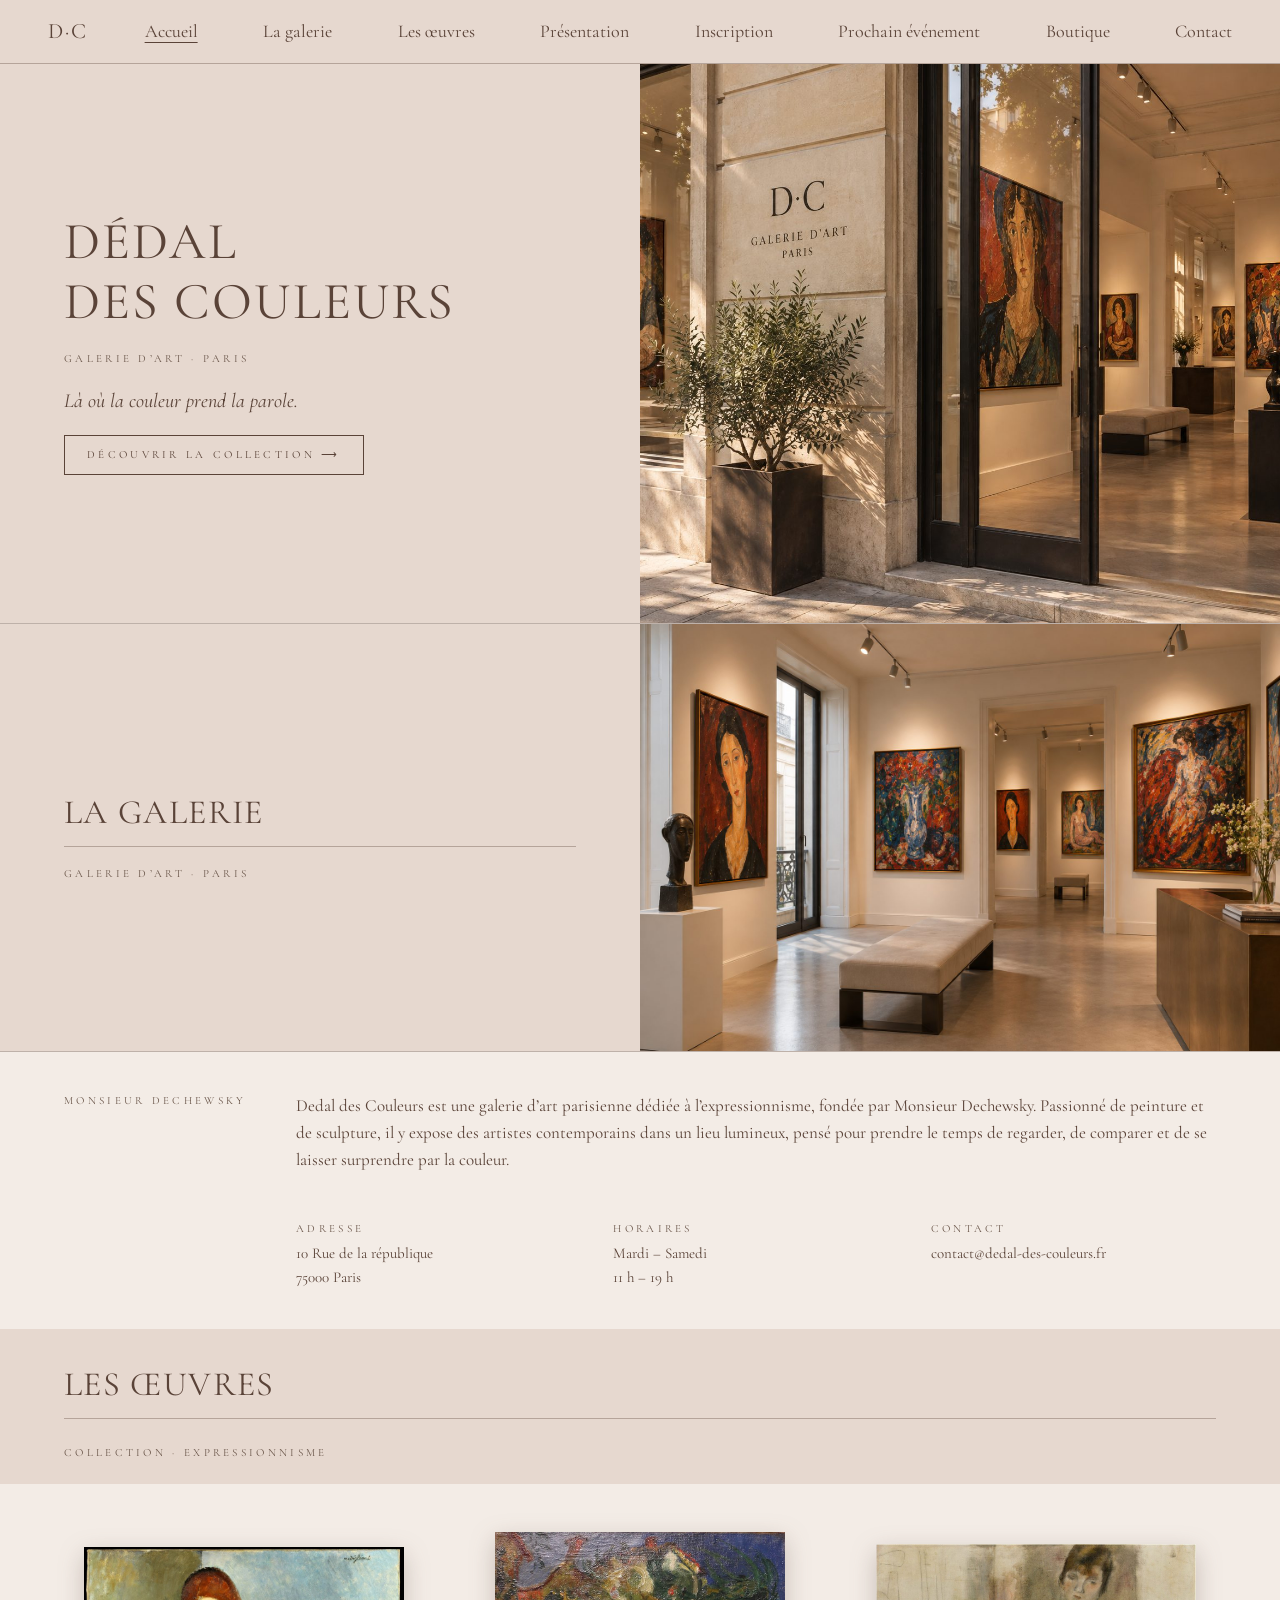
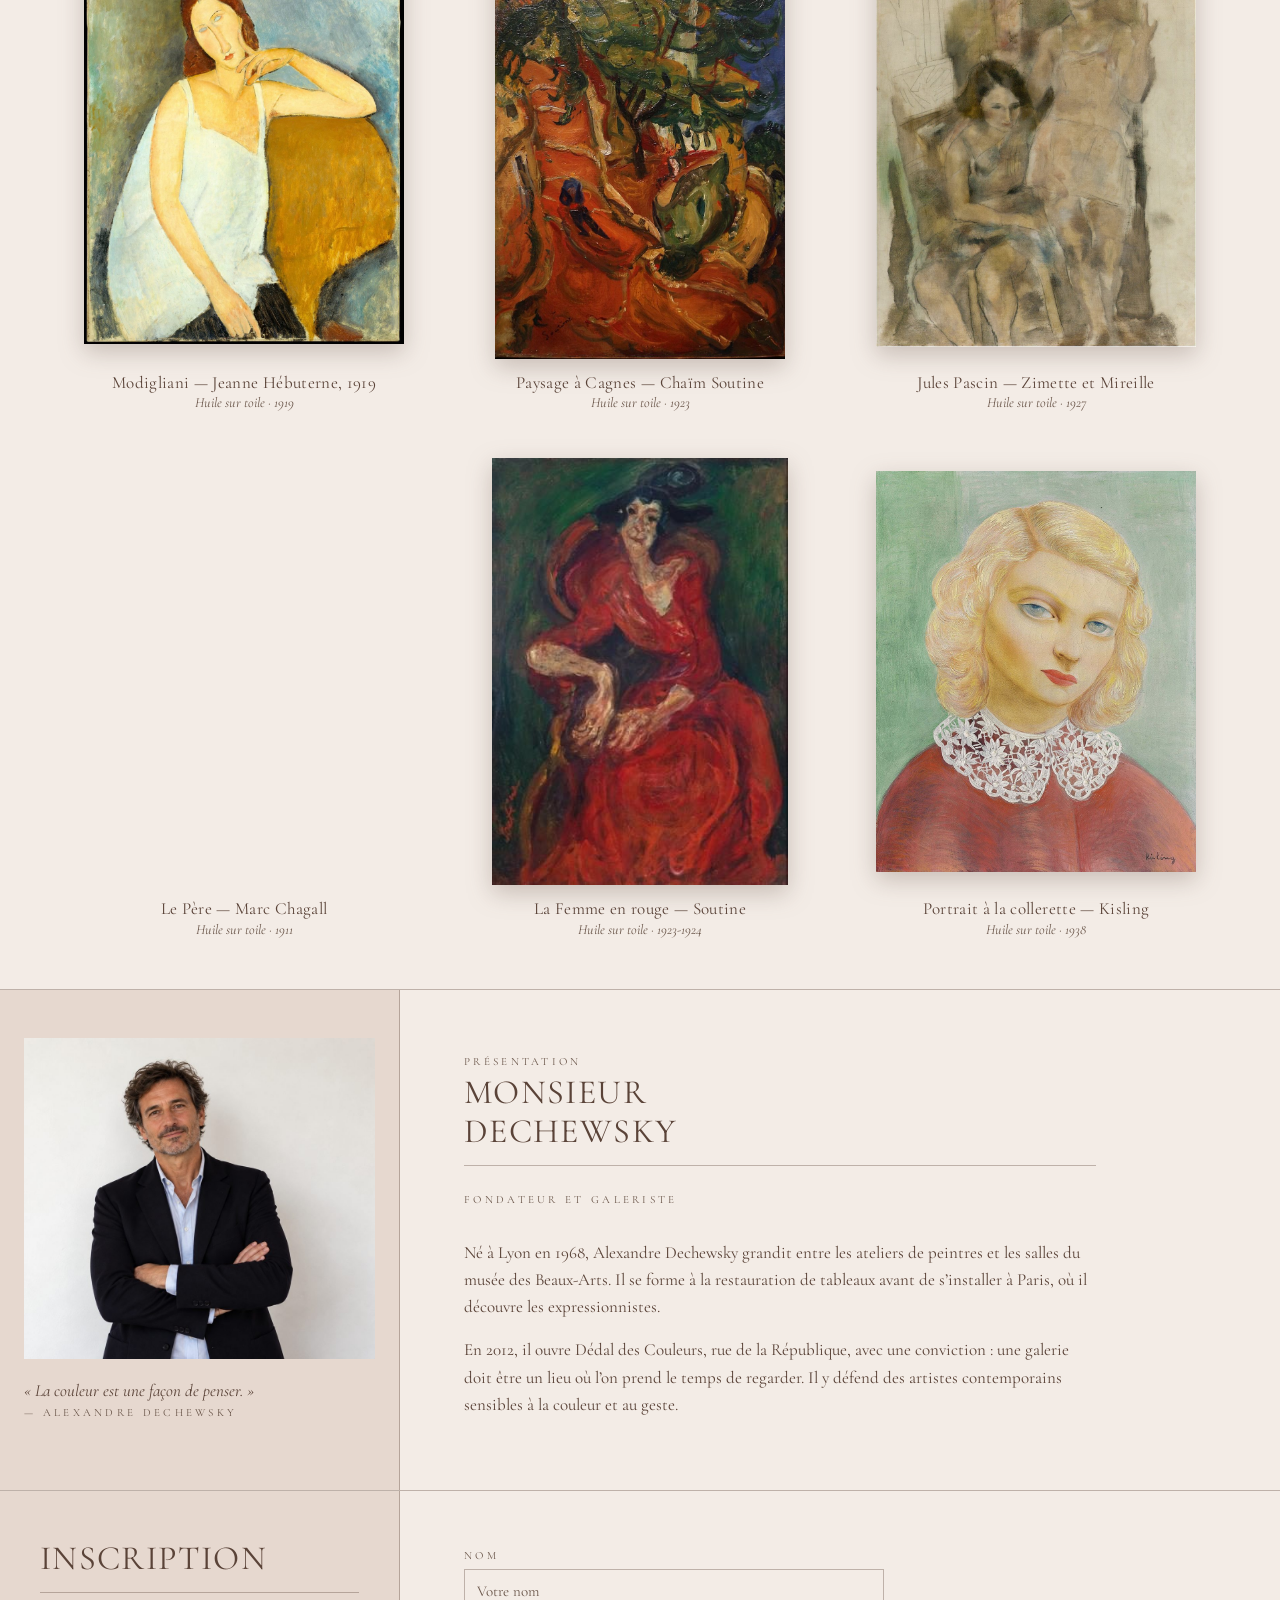
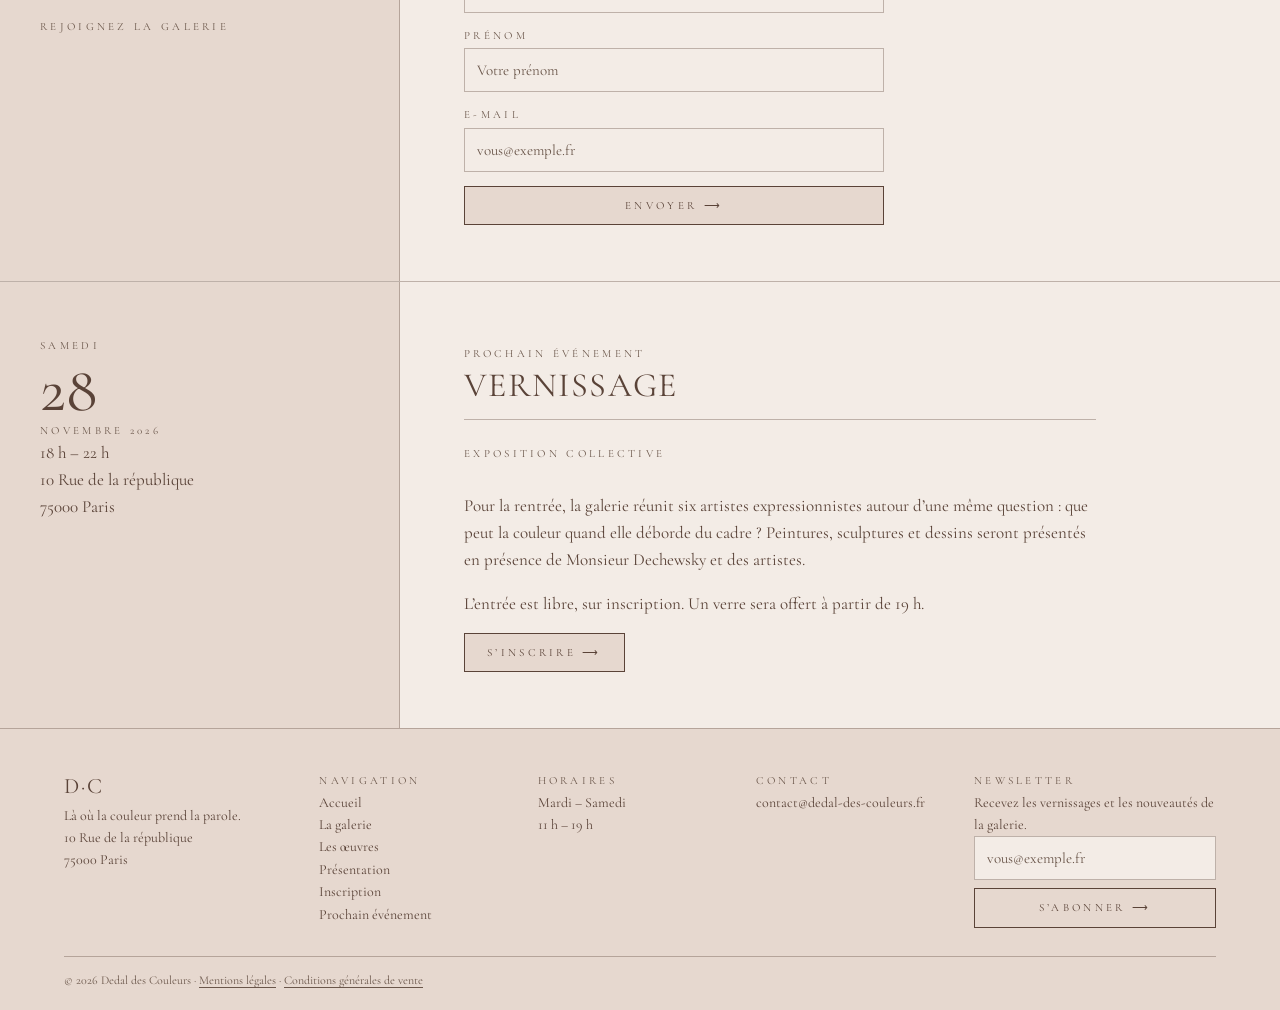
==== index.html @ 2163c84e "Add files via upload" ====
<!DOCTYPE html>
<html lang="fr">
<head>
<meta charset="UTF-8">
<meta name="viewport" content="width=device-width, initial-scale=1">
<title>Dédal des Couleurs — Galerie d’art expressionniste à Paris</title>
<meta name="description" content="Galerie d’art parisienne dédiée à l’expressionnisme : collection, vernissage du 28 novembre 2026 et œuvres originales à acquérir.">
<link rel="canonical" href="https://matlagg06.github.io/dedal-des-couleurs/index.html">
<meta property="og:type" content="website"><meta property="og:locale" content="fr_FR">
<meta property="og:title" content="Dédal des Couleurs — Galerie d’art expressionniste à Paris"><meta property="og:description" content="Galerie d’art parisienne dédiée à l’expressionnisme : collection, vernissage du 28 novembre 2026 et œuvres originales à acquérir."><meta property="og:url" content="https://matlagg06.github.io/dedal-des-couleurs/index.html">
<meta property="og:image" content="https://matlagg06.github.io/dedal-des-couleurs/images/facade-galerie.jpg">
<link rel="preconnect" href="https://fonts.googleapis.com">
<link href="https://fonts.googleapis.com/css2?family=Cormorant+Garamond:ital,wght@0,400;0,500;1,400&display=swap" rel="stylesheet">
<link rel="stylesheet" href="style.css">
<script type="application/ld+json">{"@context":"https://schema.org","@type":"ArtGallery","name":"Dedal des Couleurs","address":{"@type":"PostalAddress","streetAddress":"10 Rue de la république","postalCode":"75000","addressLocality":"Paris","addressCountry":"FR"},"openingHours":"Tu-Sa 11:00-19:00","email":"contact@dedal-des-couleurs.fr"}</script>
</head>
<body>
<header class="nav">
  <a class="logo" href="index.html" aria-label="Dédal des Couleurs — accueil">D·C</a>
  <input type="checkbox" id="menu" class="menu-toggle" aria-label="Ouvrir ou fermer le menu">
  <label for="menu" class="burger"><span></span></label>
  <nav aria-label="Navigation principale"><ul><li><a href="index.html" aria-current="page">Accueil</a></li><li><a href="index.html#galerie">La galerie</a></li><li><a href="index.html#oeuvres">Les œuvres</a></li><li><a href="index.html#presentation">Présentation</a></li><li><a href="index.html#inscription">Inscription</a></li><li><a href="index.html#evenement">Prochain événement</a></li><li><a href="boutique.html">Boutique</a></li><li><a href="contact.html">Contact</a></li></ul></nav>
</header>
<main>
<section class="hero" id="accueil">
  <div class="hero-texte">
    <h1>Dédal<br>des Couleurs</h1>
    <span class="label">Galerie d’art · Paris</span>
    <p>Là où la couleur prend la parole.</p>
    <a class="btn" href="#oeuvres">Découvrir la collection ⟶</a>
  </div>
  <img class="hero-img" src="images/facade-galerie.jpg" alt="Façade de la galerie D·C, galerie d’art à Paris" width="1536" height="1024" fetchpriority="high" decoding="async">
</section>

<section id="galerie">
  <div class="galerie">
    <div class="titre"><h2>La galerie</h2><hr class="filet"><span class="label">Galerie d’art · Paris</span></div>
    <img class="img" src="images/salle-galerie.jpg" alt="Salle de la galerie avec des œuvres expressionnistes accrochées aux murs" width="1536" height="1024" loading="lazy" decoding="async">
  </div>
  <div class="infos">
    <span class="label">Monsieur Dechewsky</span>
    <p>Dedal des Couleurs est une galerie d’art parisienne dédiée à l’expressionnisme, fondée par Monsieur Dechewsky. Passionné de peinture et de sculpture, il y expose des artistes contemporains dans un lieu lumineux, pensé pour prendre le temps de regarder, de comparer et de se laisser surprendre par la couleur.</p>
  </div>
  <div class="infos-cols">
    <div><span class="label">Adresse</span><p>10 Rue de la république<br>75000 Paris</p></div>
    <div><span class="label">Horaires</span><p>Mardi – Samedi<br>11 h – 19 h</p></div>
    <div><span class="label">Contact</span><p>contact@dedal-des-couleurs.fr</p></div>
  </div>
</section>

<section id="oeuvres">
  <div class="oeuvres"><h2>Les œuvres</h2><hr class="filet"><span class="label">Collection · Expressionnisme</span></div>
  <div class="grille"><article class="carte"><img class="toile" src="images/oeuvre-1-modigliani.jpg" alt="Modigliani, Jeanne Hébuterne, 1919" width="968" height="1200" loading="lazy" decoding="async"><h3>Modigliani — Jeanne Hébuterne, 1919</h3><p class="detail">Huile sur toile · 1919</p></article><article class="carte"><img class="toile" src="images/oeuvre-2-soutine-cagnes.jpg" alt="Chaïm Soutine, Paysage à Cagnes, 1923" width="817" height="1200" loading="lazy" decoding="async"><h3>Paysage à Cagnes — Chaïm Soutine</h3><p class="detail">Huile sur toile · 1923</p></article><article class="carte"><img class="toile" src="images/oeuvre-3-pascin.jpg" alt="Jules Pascin, Zimette et Mireille, 1927" width="952" height="1200" loading="lazy" decoding="async"><h3>Jules Pascin — Zimette et Mireille</h3><p class="detail">Huile sur toile · 1927</p></article><article class="carte"><img class="toile" src="images/oeuvre-4-chagall.jpg" alt="Marc Chagall, Le Père, 1911" width="462" height="800" loading="lazy" decoding="async"><h3>Le Père — Marc Chagall</h3><p class="detail">Huile sur toile · 1911</p></article><article class="carte"><img class="toile" src="images/oeuvre-5-soutine-rouge.jpg" alt="Chaïm Soutine, La Femme en rouge, 1923-1924" width="346" height="500" loading="lazy" decoding="async"><h3>La Femme en rouge — Soutine</h3><p class="detail">Huile sur toile · 1923-1924</p></article><article class="carte"><img class="toile" src="images/oeuvre-6-kisling.jpg" alt="Moïse Kisling, Portrait à la collerette, 1938" width="958" height="1200" loading="lazy" decoding="async"><h3>Portrait à la collerette — Kisling</h3><p class="detail">Huile sur toile · 1938</p></article></div>
</section>

<section class="split split-presentation" id="presentation">
  <div class="gauche">
    <img class="portrait" src="images/dechewsky.jpg" alt="Portrait de Monsieur Dechewsky, fondateur de la galerie" width="900" height="822" loading="lazy" decoding="async">
    <p class="citation">« La couleur est une façon de penser. »</p>
    <p class="label">— Alexandre Dechewsky</p>
  </div>
  <div class="droite">
    <span class="label">Présentation</span>
    <h2>Monsieur<br>Dechewsky</h2><hr class="filet">
    <span class="label">Fondateur et galeriste</span><br><br>
    <p>Né à Lyon en 1968, Alexandre Dechewsky grandit entre les ateliers de peintres et les salles du musée des Beaux-Arts. Il se forme à la restauration de tableaux avant de s’installer à Paris, où il découvre les expressionnistes.</p>
    <p>En 2012, il ouvre Dédal des Couleurs, rue de la République, avec une conviction : une galerie doit être un lieu où l’on prend le temps de regarder. Il y défend des artistes contemporains sensibles à la couleur et au geste.</p>
  </div>
</section>

<section class="split" id="inscription">
  <div class="gauche"><h2>Inscription</h2><hr class="filet"><span class="label">Rejoignez la galerie</span></div>
  <div class="droite">
    <form>
      <label><span class="label">Nom</span><input type="text" placeholder="Votre nom" required></label>
      <label><span class="label">Prénom</span><input type="text" placeholder="Votre prénom" required></label>
      <label><span class="label">E-mail</span><input type="email" placeholder="vous@exemple.fr" required></label>
      <button class="btn" type="submit">Envoyer ⟶</button>
    </form>
  </div>
</section>

<section class="split" id="evenement">
  <div class="gauche">
    <span class="label">Samedi</span>
    <p class="date-grand">28</p>
    <p class="label">Novembre 2026</p>
    <p>18 h – 22 h<br>10 Rue de la république<br>75000 Paris</p>
  </div>
  <div class="droite">
    <span class="label">Prochain événement</span>
    <h2>Vernissage</h2><hr class="filet">
    <span class="label">Exposition collective</span><br><br>
    <p>Pour la rentrée, la galerie réunit six artistes expressionnistes autour d’une même question : que peut la couleur quand elle déborde du cadre ? Peintures, sculptures et dessins seront présentés en présence de Monsieur Dechewsky et des artistes.</p>
    <p>L’entrée est libre, sur inscription. Un verre sera offert à partir de 19 h.</p>
    <a class="btn" href="#inscription">S’inscrire ⟶</a>
  </div>
</section>


</main>
<footer>
  <div class="pied">
    <div><p class="logo">D·C</p><p>Là où la couleur prend la parole.</p><p>10 Rue de la république<br>75000 Paris</p></div>
    <div><span class="label">Navigation</span><ul><li><a href="index.html">Accueil</a></li><li><a href="index.html#galerie">La galerie</a></li><li><a href="index.html#oeuvres">Les œuvres</a></li><li><a href="index.html#presentation">Présentation</a></li><li><a href="index.html#inscription">Inscription</a></li><li><a href="index.html#evenement">Prochain événement</a></li></ul></div>
    <div><span class="label">Horaires</span><p>Mardi – Samedi<br>11 h – 19 h</p></div>
    <div><span class="label">Contact</span><p>contact@dedal-des-couleurs.fr</p></div>
    <div><span class="label">Newsletter</span><p>Recevez les vernissages et les nouveautés de la galerie.</p>
      <form><input type="email" placeholder="vous@exemple.fr" aria-label="E-mail"><button class="btn" type="submit">S’abonner ⟶</button></form></div>
  </div>
  <p class="copy">© 2026 Dedal des Couleurs · <a href="mentions-legales.html">Mentions légales</a> · <a href="cgv.html">Conditions générales de vente</a></p>
</footer>
</body>
</html>
---- style.css ----
:root{
  --beige:#e6d8cf;
  --beige-clair:#f3ece6;
  --brun:#5a4338;
  --brun-doux:#6a564a;
  --trait:rgba(90,67,56,.35);
  --serif:"Cormorant Garamond","Times New Roman",serif;
}
*{box-sizing:border-box;margin:0;padding:0}
html{scroll-behavior:smooth}
body{font-family:var(--serif);color:var(--brun);background:var(--beige-clair);font-size:17px;line-height:1.6}
a{color:inherit;text-decoration:none}
img,.toile{display:block;width:100%}
/* Petites capitales espacées (labels) */
.label{font-size:11px;letter-spacing:.3em;text-transform:uppercase;color:var(--brun-doux)}
h1,h2,h3{font-weight:400;letter-spacing:.04em;text-transform:uppercase;line-height:1.15}
h2{font-size:34px}
.filet{border:0;border-top:1px solid var(--trait);margin:14px 0 18px;width:100%}
/* Navigation */
.nav{position:sticky;top:0;z-index:10;display:flex;justify-content:space-between;align-items:center;
  padding:14px 48px;background:var(--beige);border-bottom:1px solid var(--trait)}
.logo{font-size:22px;letter-spacing:.1em}
.nav nav{flex:1;margin-left:56px}
.nav ul{display:flex;justify-content:space-between;gap:16px;list-style:none;font-size:18px}
.nav a:hover,.nav .actif{text-decoration:underline;text-underline-offset:5px}
/* Boutons */
.btn{display:inline-block;padding:10px 22px;border:1px solid var(--brun);background:var(--beige);
  font:inherit;font-size:11px;letter-spacing:.3em;text-transform:uppercase;color:var(--brun);cursor:pointer;transition:.2s}
.btn:hover{background:var(--brun);color:var(--beige-clair)}
/* Hero */
.hero{display:grid;grid-template-columns:1fr 1fr;min-height:560px;border-bottom:1px solid var(--trait)}
.hero-texte{background:var(--beige);padding:90px 64px;display:flex;flex-direction:column;justify-content:center;gap:18px}
.hero-texte h1{font-size:52px}
.hero-texte p{font-style:italic;font-size:20px}
.hero-img{background:linear-gradient(160deg,#b9a190,#6b5346)}
/* Bloc galerie */
.galerie{display:grid;grid-template-columns:1fr 1fr;border-bottom:1px solid var(--trait)}
.galerie .titre{background:var(--beige);padding:64px;display:flex;flex-direction:column;justify-content:center}
.galerie .img{min-height:240px;background:linear-gradient(200deg,#a88c7a,#4d3b31)}
.infos{display:grid;grid-template-columns:200px 1fr;gap:32px;padding:40px 64px}
.infos-cols{display:grid;grid-template-columns:repeat(3,1fr);gap:32px;padding:0 64px 40px 296px}
.infos-cols p{font-size:15px}
/* Œuvres + boutique */
.oeuvres{background:var(--beige);padding:36px 64px 20px}
.grille{display:grid;grid-template-columns:repeat(3,1fr);gap:44px 36px;padding:48px 64px}
.carte{text-align:center}
.toile{aspect-ratio:3/4;max-width:320px;margin:0 auto 14px;border:1px solid var(--trait);box-shadow:0 8px 22px rgba(90,67,56,.18)}
.t1{background:linear-gradient(160deg,#e8c88a,#b97c3d)}
.t2{background:linear-gradient(160deg,#a8472f,#5b2a20)}
.t3{background:linear-gradient(160deg,#c9bfa6,#8d826b)}
.t4{background:linear-gradient(160deg,#3a3a3a,#7d6a4f)}
.t5{background:linear-gradient(160deg,#b8322e,#4a1a1a)}
.t6{background:linear-gradient(160deg,#e9c9a0,#6fa592)}
.carte h3{font-size:17px;text-transform:none;letter-spacing:.02em}
.carte .detail{font-size:14px;color:var(--brun-doux);font-style:italic}
.prix{font-size:22px;margin:6px 0 12px}
.meta{font-size:13px;color:var(--brun-doux);margin-bottom:12px}
/* Présentation / inscription / événement */
.split{display:grid;grid-template-columns:400px 1fr;border-top:1px solid var(--trait)}
.split .gauche{background:var(--beige);padding:48px 40px;border-right:1px solid var(--trait)}
.split-presentation .gauche{padding-left:24px;padding-right:24px}
.split .droite{padding:56px 64px;max-width:760px}
.portrait{width:100%;max-width:352px;height:auto;margin-bottom:18px}
.citation{font-style:italic;font-size:17px}
.date-grand{font-size:64px;line-height:1}
.droite p{margin-bottom:16px}
/* Formulaires */
form{display:grid;gap:14px;max-width:420px}
label{display:grid;gap:4px}
input,textarea{font:inherit;font-size:15px;padding:9px 12px;background:var(--beige-clair);border:1px solid var(--trait);color:var(--brun)}
input::placeholder,textarea::placeholder{color:var(--brun-doux);opacity:1}
input:focus,textarea:focus{outline:1px solid var(--brun)}
textarea{min-height:110px;resize:vertical}
/* Pied de page */
footer{background:var(--beige);border-top:1px solid var(--trait);padding:40px 64px 20px}
.pied{display:grid;grid-template-columns:1.2fr 1fr 1fr 1fr 1.3fr;gap:32px;font-size:14px}
.pied ul{list-style:none}
.pied form{max-width:none;gap:8px}
.copy{margin-top:28px;padding-top:14px;border-top:1px solid var(--trait);font-size:12px;color:var(--brun-doux)}
/* ===== Menu burger (CSS seul) + pages produit ===== */
.menu-toggle{position:absolute;opacity:0;pointer-events:none}
.burger{display:none;cursor:pointer;width:32px;height:24px;position:relative}
.burger span,.burger span::before,.burger span::after{content:"";position:absolute;left:0;width:100%;height:2px;background:var(--brun);transition:.25s}
.burger span{top:11px}
.burger span::before{top:-8px}
.burger span::after{top:8px}
.menu-toggle:checked~.burger span{background:transparent}
.menu-toggle:checked~.burger span::before{top:0;transform:rotate(45deg)}
.menu-toggle:checked~.burger span::after{top:0;transform:rotate(-45deg)}
.menu-toggle:focus-visible~.burger{outline:2px solid var(--brun);outline-offset:4px}
.nav a[aria-current="page"]{text-decoration:underline;text-underline-offset:5px}
.produit{display:grid;grid-template-columns:1fr 1fr;gap:56px;padding:56px 64px;align-items:start}
.produit .toile{max-width:420px;aspect-ratio:3/4}
.produit dl{display:grid;grid-template-columns:150px 1fr;gap:10px 16px;margin:22px 0 28px}
.produit dt{font-size:11px;letter-spacing:.3em;text-transform:uppercase;color:var(--brun-doux);padding-top:4px}
.produit .prix{font-size:30px}
.retour{display:inline-block;margin-top:22px;font-size:11px;letter-spacing:.3em;text-transform:uppercase}
.fil{padding:18px 64px 0;font-size:13px;color:var(--brun-doux)}
.fil a{text-decoration:underline}
/* ===== Images ===== */
.hero-img,.galerie .img{display:block;width:100%;height:100%;object-fit:cover;background:none}
.galerie .img{min-height:240px}
.portrait{display:block;width:100%;max-width:352px;height:auto;object-fit:contain;background:none}
img.toile{height:auto;object-fit:contain;border:0;box-shadow:none;background:none;filter:drop-shadow(0 8px 12px rgba(90,67,56,.28))}
/* ===== Classes utilitaires ===== */
.titre-carte{font-size:17px;text-transform:none;letter-spacing:.02em}
.intro-form{margin-top:16px}
.hero-texte .btn{align-self:flex-start}

/* ===== Responsive ===== */
@media (max-width:1100px){.nav{padding:14px 24px}.nav nav{margin-left:32px}.nav ul{gap:12px;font-size:17px}}
@media (max-width:900px){
  .nav{padding:12px 20px;flex-direction:column;gap:8px}
  .nav ul{flex-wrap:wrap;justify-content:center;gap:14px}
  .hero,.galerie,.split,.infos{grid-template-columns:1fr}
  .hero-texte,.galerie .titre,.droite,.oeuvres,.grille,footer{padding-left:24px;padding-right:24px}
  .hero-img{min-height:280px}
  .infos{padding:30px 24px}.infos-cols{grid-template-columns:1fr;padding:0 24px 30px}
  .grille{grid-template-columns:repeat(2,1fr);gap:32px 18px}
  .pied{grid-template-columns:1fr 1fr}
}
@media (max-width:520px){.grille{grid-template-columns:1fr}.pied{grid-template-columns:1fr}.hero-texte h1{font-size:38px}}
@media (max-width:900px){
  .nav{flex-direction:row;flex-wrap:wrap;justify-content:space-between;padding:12px 20px;position:sticky}
  .burger{display:block}
  .nav nav{display:none;flex:none;width:100%;order:3;margin-left:0;padding-top:12px}
  .menu-toggle:checked~nav{display:block}
  .nav ul{flex-direction:column;gap:0;align-items:stretch}
  .nav li a{display:block;padding:12px 0;border-top:1px solid var(--trait);font-size:17px}
  .produit{grid-template-columns:1fr;padding:32px 24px;gap:28px}
  .produit .toile{margin:0 auto}
  .fil{padding:14px 24px 0}
}
@media (max-width:520px){.produit dl{grid-template-columns:1fr;gap:2px}.produit dt{padding-top:10px}.hero-texte{padding:56px 24px}.hero-texte h1{font-size:36px}h2{font-size:28px}}
@media (prefers-reduced-motion:reduce){*{transition:none!important;scroll-behavior:auto!important}}
@media (max-width:900px){.hero-img,.galerie .img{height:auto;aspect-ratio:4/3;min-height:0}}

/* ===== Mentions légales ===== */
.mentions{max-width:820px;padding:48px 64px}
.mentions h2{font-size:22px;margin:30px 0 8px}
.mentions p{margin-bottom:12px}
.mentions a,.copy a{text-decoration:underline;text-underline-offset:3px}
@media (max-width:900px){.mentions{padding:32px 24px}}
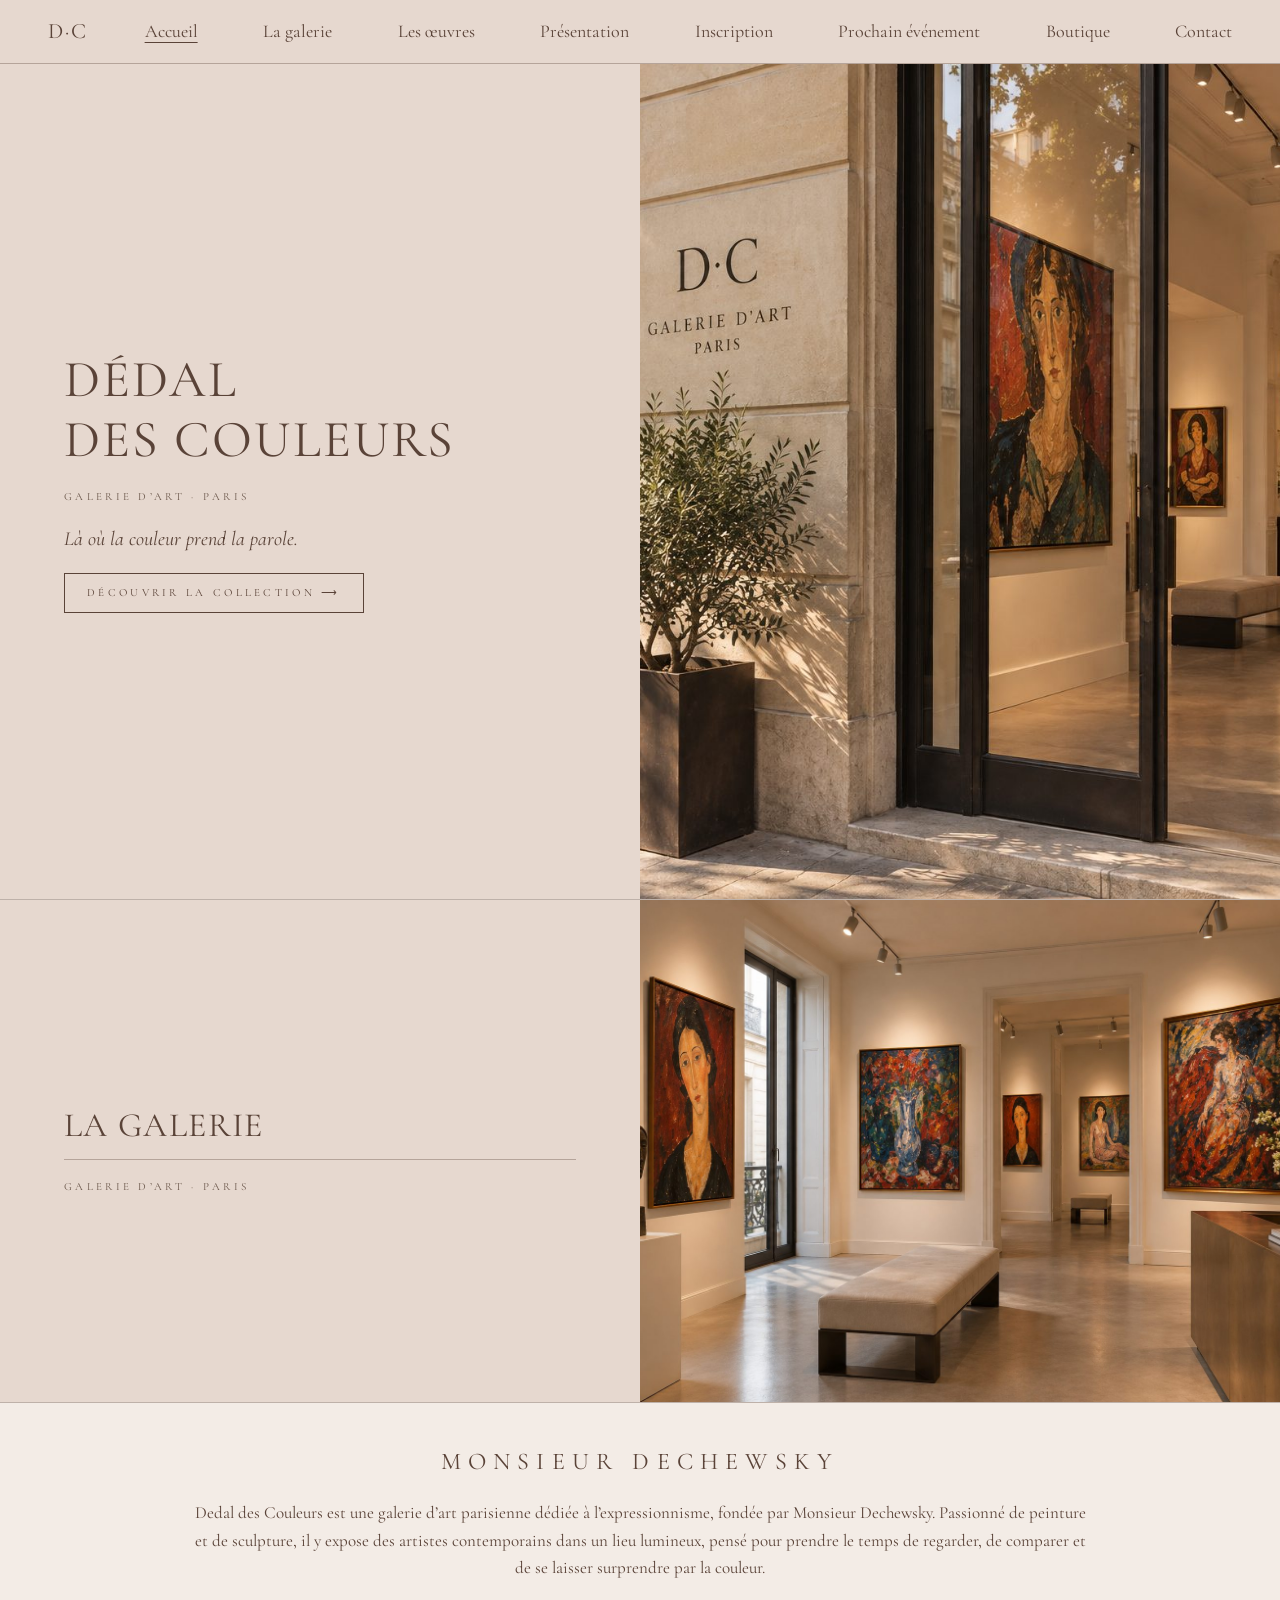
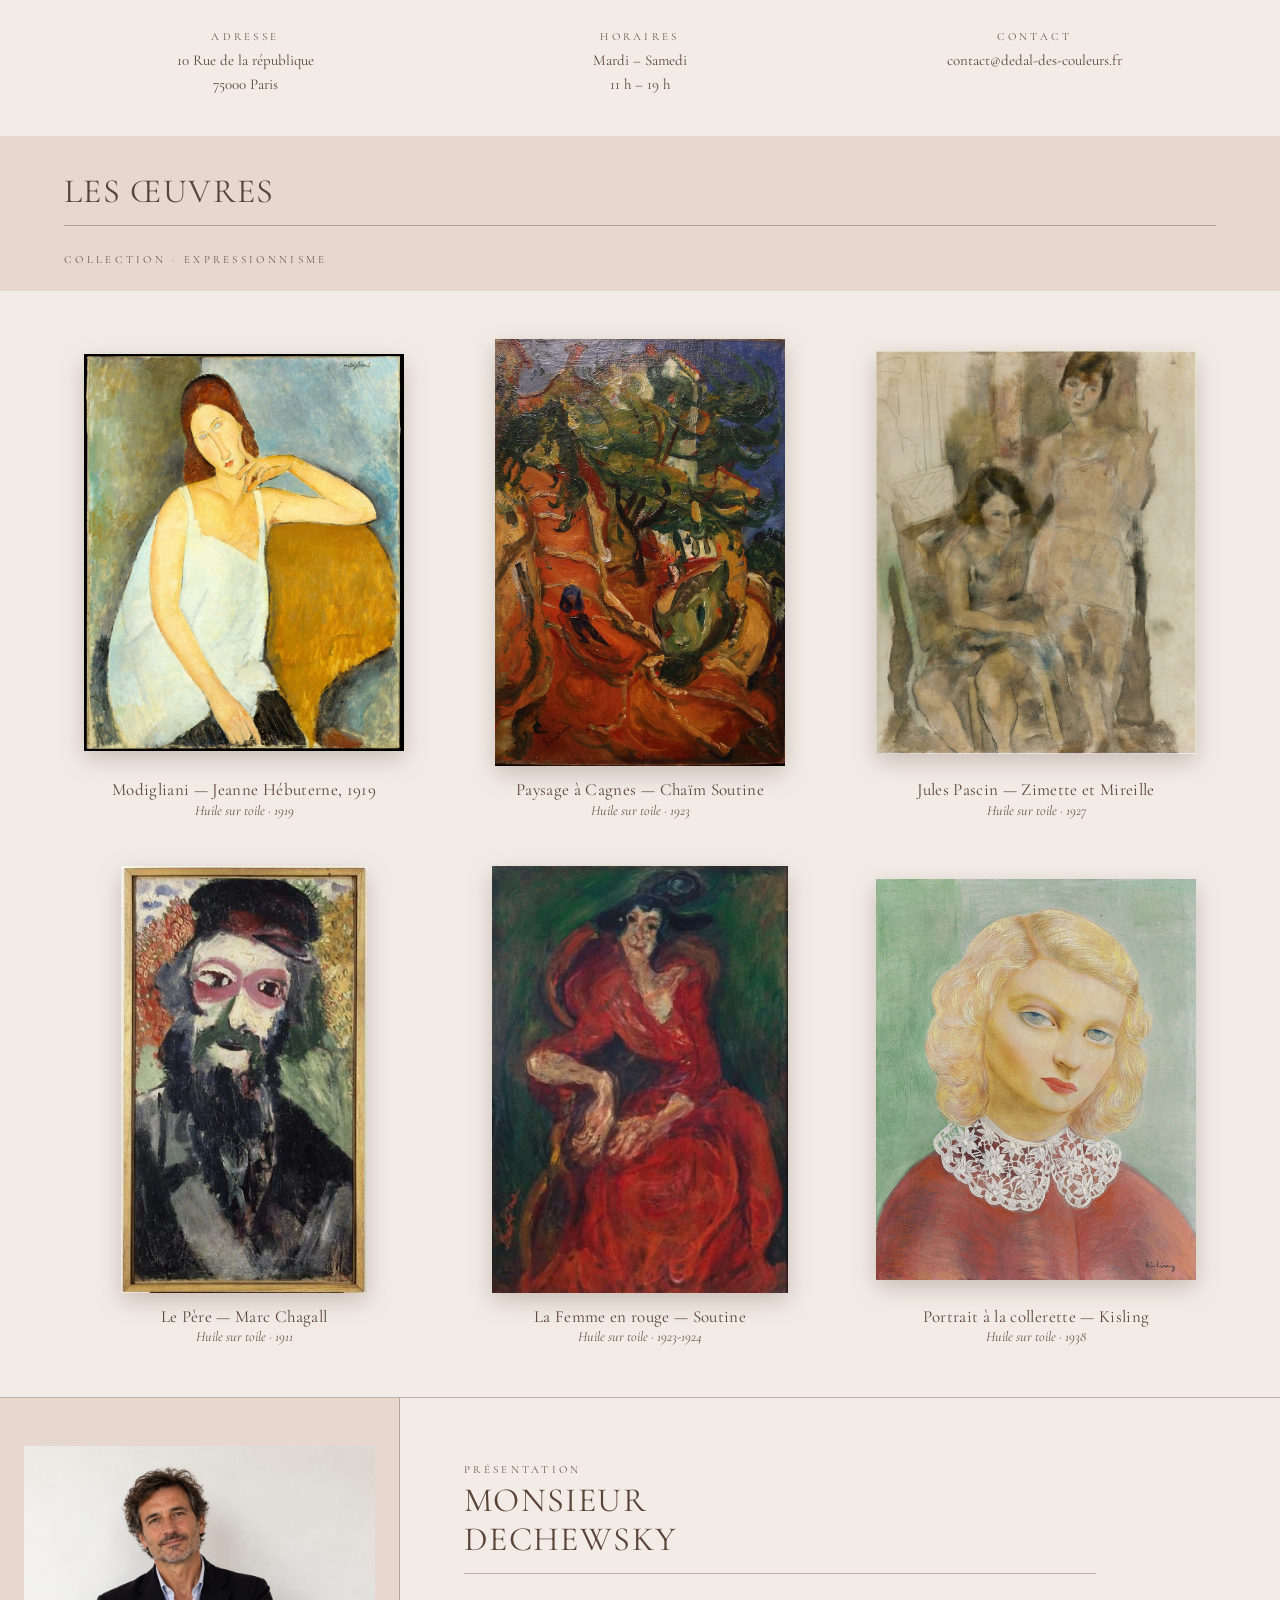
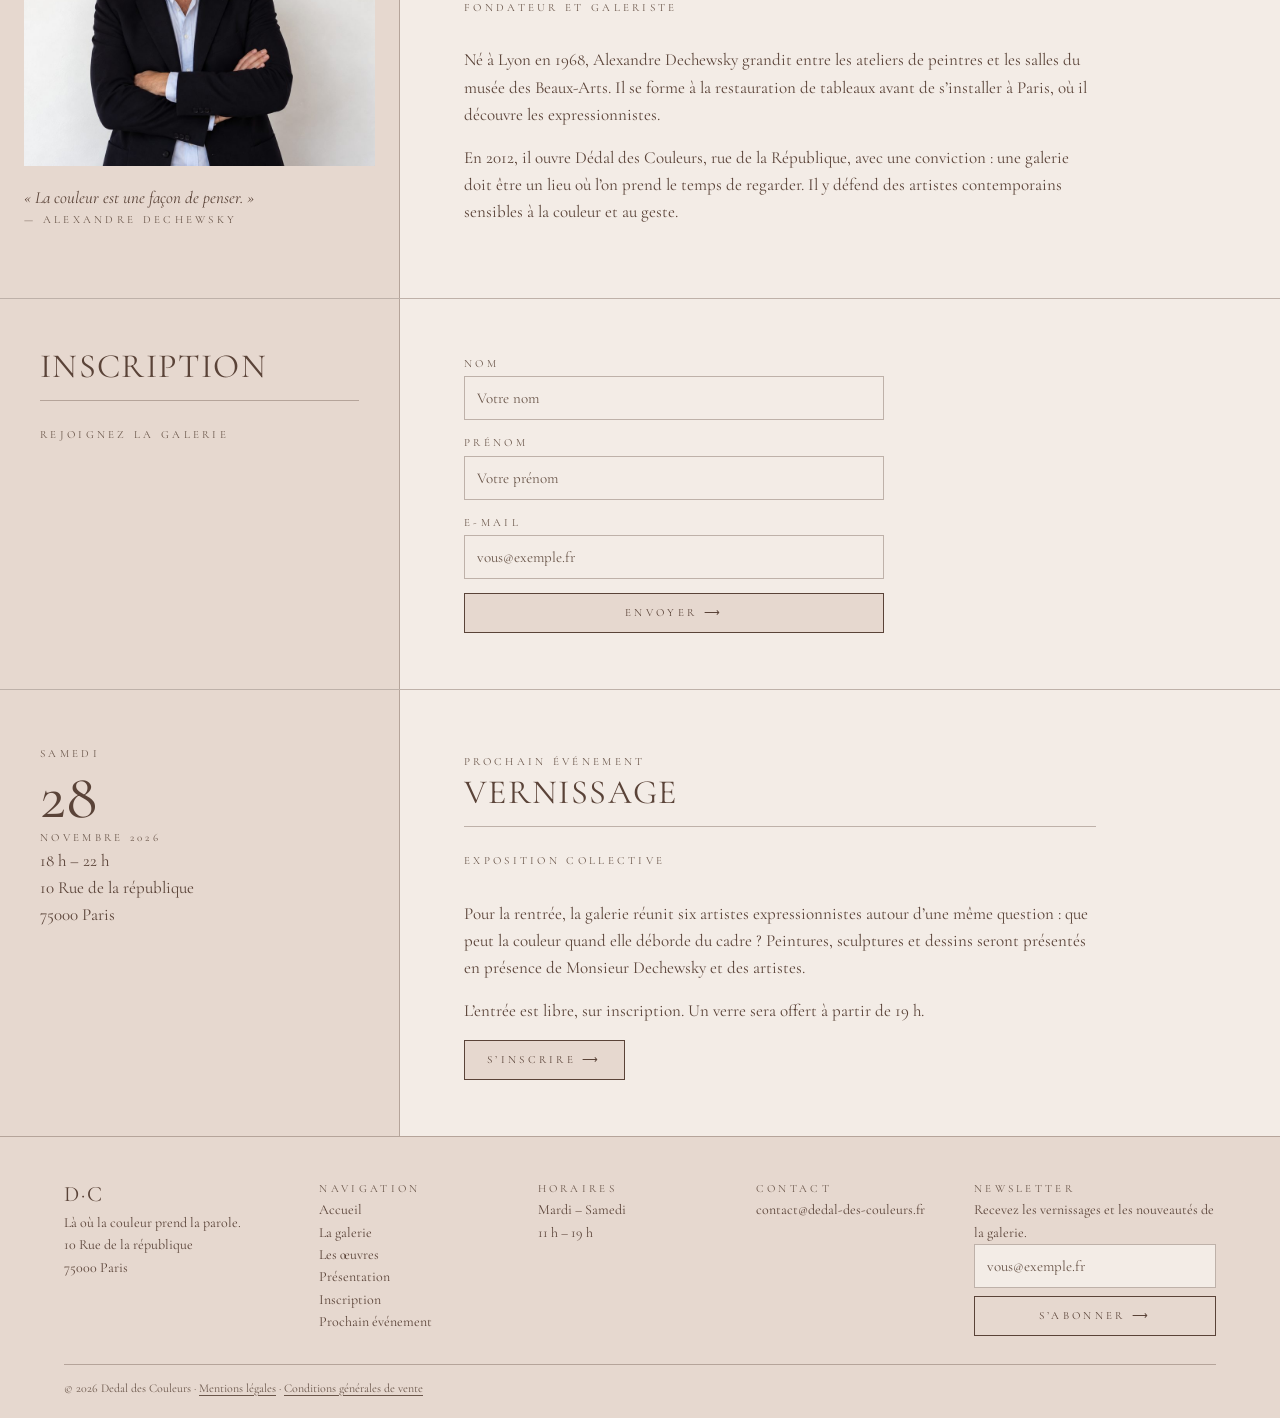
==== commit 3d1e2a79: "Add files via upload" ====
--- a/index.html
+++ b/index.html
@@ -11,8 +11,7 @@
 <meta property="og:image" content="https://matlagg06.github.io/dedal-des-couleurs/images/facade-galerie.jpg">
 <link rel="preconnect" href="https://fonts.googleapis.com">
 <link href="https://fonts.googleapis.com/css2?family=Cormorant+Garamond:ital,wght@0,400;0,500;1,400&display=swap" rel="stylesheet">
-<link rel="stylesheet" href="style.css">
-<script type="application/ld+json">{"@context":"https://schema.org","@type":"ArtGallery","name":"Dedal des Couleurs","address":{"@type":"PostalAddress","streetAddress":"10 Rue de la république","postalCode":"75000","addressLocality":"Paris","addressCountry":"FR"},"openingHours":"Tu-Sa 11:00-19:00","email":"contact@dedal-des-couleurs.fr"}</script>
+<link rel="stylesheet" href="css/style.css">
 </head>
 <body>
 <header class="nav">
@@ -110,5 +109,6 @@
   </div>
   <p class="copy">© 2026 Dedal des Couleurs · <a href="mentions-legales.html">Mentions légales</a> · <a href="cgv.html">Conditions générales de vente</a></p>
 </footer>
+<script type="application/ld+json">{"@context":"https://schema.org","@type":"ArtGallery","name":"Dedal des Couleurs","address":{"@type":"PostalAddress","streetAddress":"10 Rue de la république","postalCode":"75000","addressLocality":"Paris","addressCountry":"FR"},"openingHours":"Tu-Sa 11:00-19:00","email":"contact@dedal-des-couleurs.fr"}</script>
 </body>
 </html>
--- a/css/style.css
+++ b/css/style.css
@@ -0,0 +1,161 @@
+:root{
+  --beige:#e6d8cf;
+  --beige-clair:#f3ece6;
+  --brun:#5a4338;
+  --brun-doux:#6a564a;
+  --trait:rgba(90,67,56,.35);
+  --serif:"Cormorant Garamond","Times New Roman",serif;
+}
+*{box-sizing:border-box;margin:0;padding:0}
+html{scroll-behavior:smooth}
+body{font-family:var(--serif);color:var(--brun);background:var(--beige-clair);font-size:17px;line-height:1.6}
+a{color:inherit;text-decoration:none}
+img,.toile{display:block;width:100%}
+/* Petites capitales espacées (labels) */
+.label{font-size:11px;letter-spacing:.3em;text-transform:uppercase;color:var(--brun-doux)}
+h1,h2,h3{font-weight:400;letter-spacing:.04em;text-transform:uppercase;line-height:1.15}
+h2{font-size:34px}
+.filet{border:0;border-top:1px solid var(--trait);margin:14px 0 18px;width:100%}
+/* Navigation */
+.nav{position:sticky;top:0;z-index:10;display:flex;justify-content:space-between;align-items:center;
+  padding:14px 48px;background:var(--beige);border-bottom:1px solid var(--trait)}
+.logo{font-size:22px;letter-spacing:.1em}
+.nav nav{flex:1;margin-left:56px}
+.nav ul{display:flex;justify-content:space-between;gap:16px;list-style:none;font-size:18px}
+.nav a:hover,.nav .actif{text-decoration:underline;text-underline-offset:5px}
+/* Boutons */
+.btn{display:inline-block;padding:10px 22px;border:1px solid var(--brun);background:var(--beige);
+  font:inherit;font-size:11px;letter-spacing:.3em;text-transform:uppercase;color:var(--brun);cursor:pointer;transition:.2s}
+.btn:hover{background:var(--brun);color:var(--beige-clair)}
+/* Hero */
+.hero{display:grid;grid-template-columns:1fr 1fr;min-height:560px;border-bottom:1px solid var(--trait)}
+.hero-texte{background:var(--beige);padding:90px 64px;display:flex;flex-direction:column;justify-content:center;gap:18px}
+.hero-texte h1{font-size:52px}
+.hero-texte p{font-style:italic;font-size:20px}
+.hero-img{background:linear-gradient(160deg,#b9a190,#6b5346)}
+/* Bloc galerie */
+.galerie{display:grid;grid-template-columns:1fr 1fr;border-bottom:1px solid var(--trait)}
+.galerie .titre{background:var(--beige);padding:64px;display:flex;flex-direction:column;justify-content:center}
+.galerie .img{min-height:240px;background:linear-gradient(200deg,#a88c7a,#4d3b31)}
+.infos{display:grid;grid-template-columns:200px 1fr;gap:32px;padding:40px 64px}
+.infos-cols{display:grid;grid-template-columns:repeat(3,1fr);gap:32px;padding:0 64px 40px 296px}
+.infos-cols p{font-size:15px}
+/* Œuvres + boutique */
+.oeuvres{background:var(--beige);padding:36px 64px 20px}
+.grille{display:grid;grid-template-columns:repeat(3,1fr);gap:44px 36px;padding:48px 64px}
+.carte{text-align:center}
+.toile{aspect-ratio:3/4;max-width:320px;margin:0 auto 14px;border:1px solid var(--trait);box-shadow:0 8px 22px rgba(90,67,56,.18)}
+.t1{background:linear-gradient(160deg,#e8c88a,#b97c3d)}
+.t2{background:linear-gradient(160deg,#a8472f,#5b2a20)}
+.t3{background:linear-gradient(160deg,#c9bfa6,#8d826b)}
+.t4{background:linear-gradient(160deg,#3a3a3a,#7d6a4f)}
+.t5{background:linear-gradient(160deg,#b8322e,#4a1a1a)}
+.t6{background:linear-gradient(160deg,#e9c9a0,#6fa592)}
+.carte h3{font-size:17px;text-transform:none;letter-spacing:.02em}
+.carte .detail{font-size:14px;color:var(--brun-doux);font-style:italic}
+.prix{font-size:22px;margin:6px 0 12px}
+.meta{font-size:13px;color:var(--brun-doux);margin-bottom:12px}
+/* Présentation / inscription / événement */
+.split{display:grid;grid-template-columns:400px 1fr;border-top:1px solid var(--trait)}
+.split .gauche{background:var(--beige);padding:48px 40px;border-right:1px solid var(--trait)}
+.split-presentation .gauche{padding-left:24px;padding-right:24px}
+.split .droite{padding:56px 64px;max-width:760px}
+.portrait{width:100%;max-width:352px;height:auto;margin-bottom:18px}
+.citation{font-style:italic;font-size:17px}
+.date-grand{font-size:64px;line-height:1}
+.droite p{margin-bottom:16px}
+/* Formulaires */
+form{display:grid;gap:14px;max-width:420px}
+label{display:grid;gap:4px}
+input,textarea{font:inherit;font-size:15px;padding:9px 12px;background:var(--beige-clair);border:1px solid var(--trait);color:var(--brun)}
+input::placeholder,textarea::placeholder{color:var(--brun-doux);opacity:1}
+input:focus,textarea:focus{outline:1px solid var(--brun)}
+textarea{min-height:110px;resize:vertical}
+/* Pied de page */
+footer{background:var(--beige);border-top:1px solid var(--trait);padding:40px 64px 20px}
+.pied{display:grid;grid-template-columns:1.2fr 1fr 1fr 1fr 1.3fr;gap:32px;font-size:14px}
+.pied ul{list-style:none}
+.pied form{max-width:none;gap:8px}
+.copy{margin-top:28px;padding-top:14px;border-top:1px solid var(--trait);font-size:12px;color:var(--brun-doux)}
+/* ===== Menu burger (CSS seul) + pages produit ===== */
+.menu-toggle{position:absolute;opacity:0;pointer-events:none}
+.burger{display:none;cursor:pointer;width:32px;height:24px;position:relative}
+.burger span,.burger span::before,.burger span::after{content:"";position:absolute;left:0;width:100%;height:2px;background:var(--brun);transition:.25s}
+.burger span{top:11px}
+.burger span::before{top:-8px}
+.burger span::after{top:8px}
+.menu-toggle:checked~.burger span{background:transparent}
+.menu-toggle:checked~.burger span::before{top:0;transform:rotate(45deg)}
+.menu-toggle:checked~.burger span::after{top:0;transform:rotate(-45deg)}
+.menu-toggle:focus-visible~.burger{outline:2px solid var(--brun);outline-offset:4px}
+.nav a[aria-current="page"]{text-decoration:underline;text-underline-offset:5px}
+.produit{display:grid;grid-template-columns:1fr 1fr;gap:56px;padding:56px 64px;align-items:start}
+.produit .toile{max-width:420px;aspect-ratio:3/4}
+.produit dl{display:grid;grid-template-columns:150px 1fr;gap:10px 16px;margin:22px 0 28px}
+.produit dt{font-size:11px;letter-spacing:.3em;text-transform:uppercase;color:var(--brun-doux);padding-top:4px}
+.produit .prix{font-size:30px}
+.retour{display:inline-block;margin-top:22px;font-size:11px;letter-spacing:.3em;text-transform:uppercase}
+.fil{padding:18px 64px 0;font-size:13px;color:var(--brun-doux)}
+.fil a{text-decoration:underline}
+/* ===== Images ===== */
+.hero-img,.galerie .img{display:block;width:100%;height:100%;object-fit:cover;background:none}
+.galerie .img{min-height:240px}
+.portrait{display:block;width:100%;max-width:352px;height:auto;object-fit:contain;background:none}
+img.toile{height:auto;object-fit:contain;border:0;box-shadow:none;background:none;filter:drop-shadow(0 8px 12px rgba(90,67,56,.28))}
+/* ===== Classes utilitaires ===== */
+.titre-carte{font-size:17px;text-transform:none;letter-spacing:.02em}
+.intro-form{margin-top:16px}
+.hero-texte .btn{align-self:flex-start}
+
+/* ===== Responsive ===== */
+@media (max-width:1100px){.nav{padding:14px 24px}.nav nav{margin-left:32px}.nav ul{gap:12px;font-size:17px}}
+@media (max-width:900px){
+  .nav{padding:12px 20px;flex-direction:column;gap:8px}
+  .nav ul{flex-wrap:wrap;justify-content:center;gap:14px}
+  .hero,.galerie,.split,.infos{grid-template-columns:1fr}
+  .hero-texte,.galerie .titre,.droite,.oeuvres,.grille,footer{padding-left:24px;padding-right:24px}
+  .hero-img{min-height:280px}
+  .infos{padding:30px 24px}.infos-cols{grid-template-columns:1fr;padding:0 24px 30px}
+  .grille{grid-template-columns:repeat(2,1fr);gap:32px 18px}
+  .pied{grid-template-columns:1fr 1fr}
+}
+@media (max-width:520px){.grille{grid-template-columns:1fr}.pied{grid-template-columns:1fr}.hero-texte h1{font-size:38px}}
+@media (max-width:900px){
+  .nav{flex-direction:row;flex-wrap:wrap;justify-content:space-between;padding:12px 20px;position:sticky}
+  .burger{display:block}
+  .nav nav{display:none;flex:none;width:100%;order:3;margin-left:0;padding-top:12px}
+  .menu-toggle:checked~nav{display:block}
+  .nav ul{flex-direction:column;gap:0;align-items:stretch}
+  .nav li a{display:block;padding:12px 0;border-top:1px solid var(--trait);font-size:17px}
+  .produit{grid-template-columns:1fr;padding:32px 24px;gap:28px}
+  .produit .toile{margin:0 auto}
+  .fil{padding:14px 24px 0}
+}
+@media (max-width:520px){.produit dl{grid-template-columns:1fr;gap:2px}.produit dt{padding-top:10px}.hero-texte{padding:56px 24px}.hero-texte h1{font-size:36px}h2{font-size:28px}}
+@media (prefers-reduced-motion:reduce){*{transition:none!important;scroll-behavior:auto!important}}
+@media (max-width:900px){.hero-img,.galerie .img{height:auto;aspect-ratio:4/3;min-height:0}}
+
+/* ===== Mentions légales ===== */
+.mentions{max-width:820px;padding:48px 64px}
+.mentions h2{font-size:22px;margin:30px 0 8px}
+.mentions p{margin-bottom:12px}
+.mentions a,.copy a{text-decoration:underline;text-underline-offset:3px}
+@media (max-width:900px){.mentions{padding:32px 24px}}
+
+/* ===== Accueil : le bandeau remplit tout l'écran sous la barre de navigation ===== */
+.hero{min-height:calc(100vh - 64px);min-height:calc(100svh - 64px)}
+@media (max-width:900px){.hero{min-height:0}}
+
+/* ===== Accueil : « La galerie » + texte de Monsieur Dechewsky = un écran entier ===== */
+#galerie{display:flex;flex-direction:column;min-height:calc(100vh - 64px);min-height:calc(100svh - 64px)}
+#galerie .galerie{flex:1}
+#galerie .galerie .img{align-self:stretch;height:auto}
+@media (max-width:900px){#galerie{display:block;min-height:0}#galerie .galerie .img{align-self:auto}}
+
+/* ===== Accueil : « Monsieur Dechewsky » en titre centré, plus grand ===== */
+.infos{grid-template-columns:1fr;gap:18px;justify-items:center;text-align:center}
+.infos .label{font-size:24px;color:var(--brun)}
+.infos p{max-width:900px}
+.infos-cols{text-align:center}
+@media (min-width:901px){.infos-cols{padding:0 64px 40px}}
+@media (max-width:520px){.infos .label{font-size:18px}}
